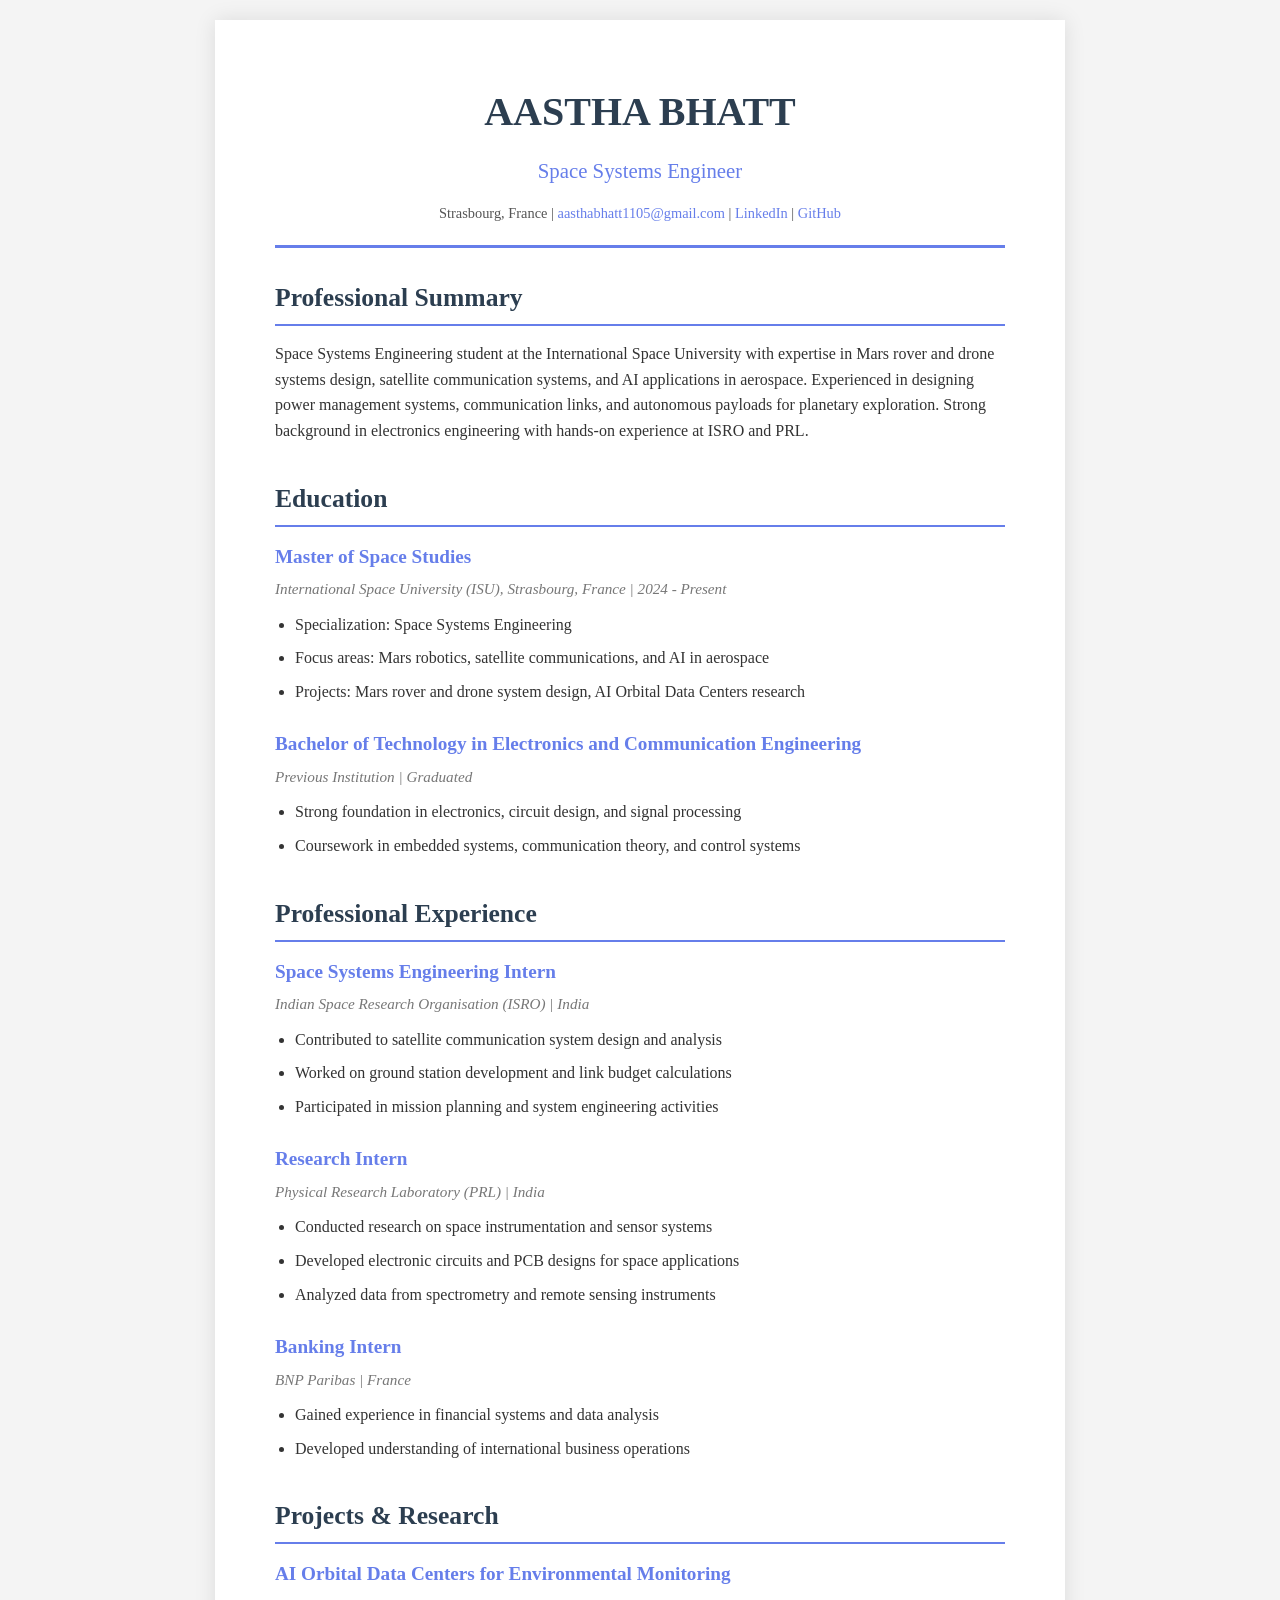
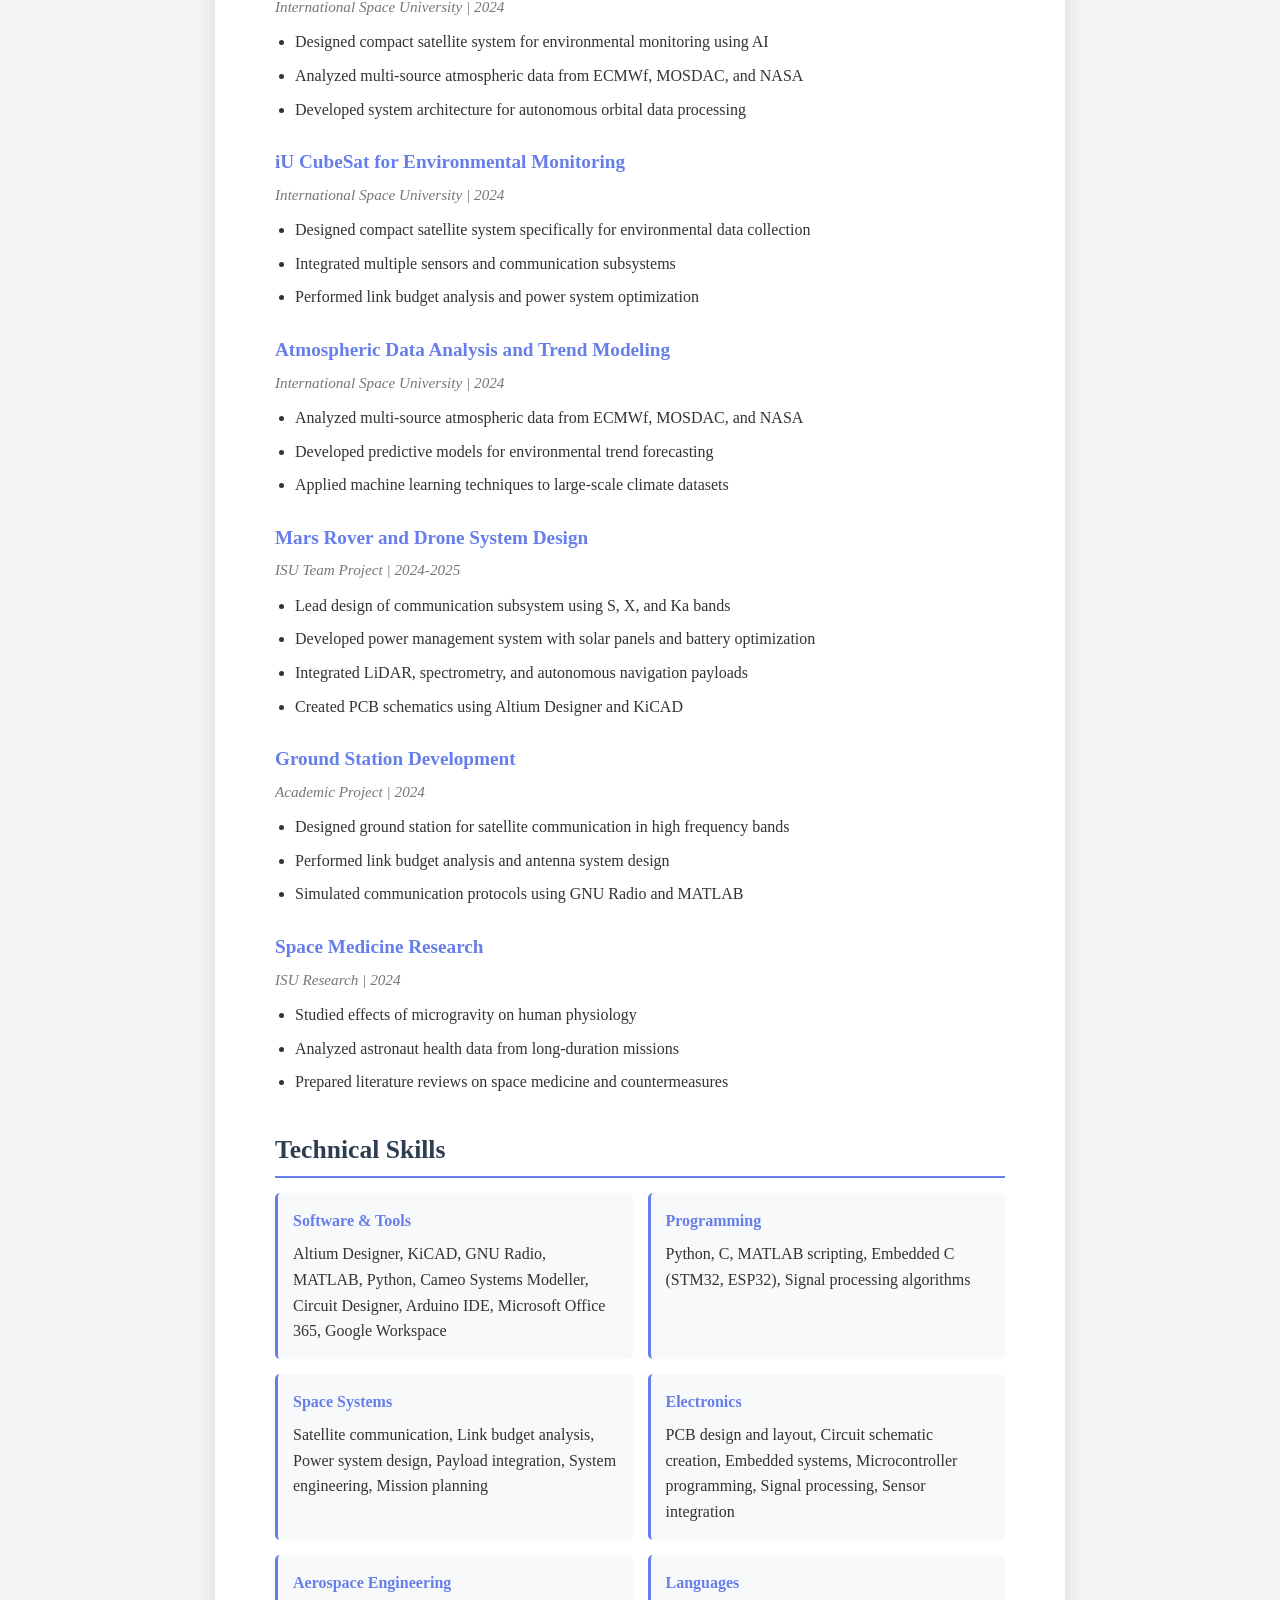
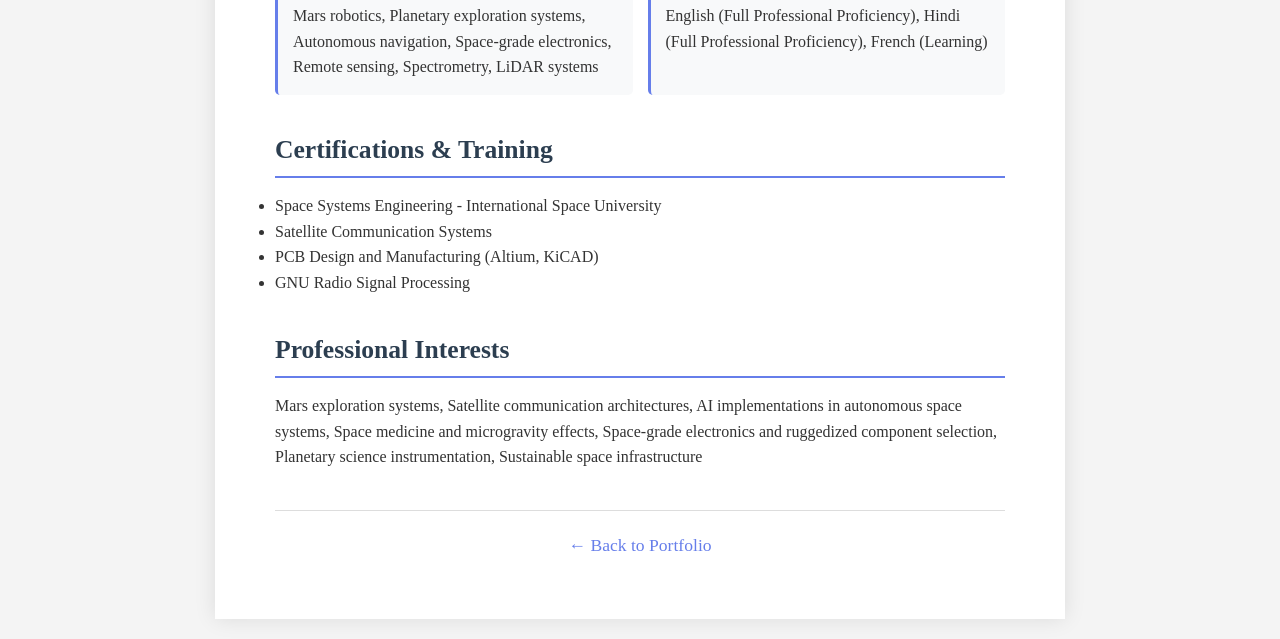
==== resume.html @ 2b10e46b "Add comprehensive resume page with detailed experience and skills This file contains a complete HTML" ====
<!DOCTYPE html>
<html lang="en">
<head>
    <meta charset="UTF-8">
    <meta name="viewport" content="width=device-width, initial-scale=1.0">
    <title>Aastha Bhatt - Resume | Space Systems Engineer</title>
    <style>
        * {
            margin: 0;
            padding: 0;
            box-sizing: border-box;
        }
        body {
            font-family: 'Georgia', serif;
            background: #f4f4f4;
            color: #333;
            line-height: 1.6;
            padding: 20px;
        }
        .resume-container {
            max-width: 850px;
            margin: 0 auto;
            background: white;
            padding: 60px;
            box-shadow: 0 0 20px rgba(0,0,0,0.1);
        }
        header {
            text-align: center;
            border-bottom: 3px solid #667eea;
            padding-bottom: 20px;
            margin-bottom: 30px;
        }
        h1 {
            font-size: 2.5em;
            color: #2c3e50;
            margin-bottom: 10px;
        }
        .title {
            font-size: 1.3em;
            color: #667eea;
            margin-bottom: 15px;
        }
        .contact-info {
            font-size: 0.9em;
            color: #555;
        }
        .contact-info a {
            color: #667eea;
            text-decoration: none;
        }
        .section {
            margin-bottom: 35px;
        }
        .section h2 {
            color: #2c3e50;
            font-size: 1.6em;
            margin-bottom: 15px;
            border-bottom: 2px solid #667eea;
            padding-bottom: 5px;
        }
        .entry {
            margin-bottom: 25px;
        }
        .entry h3 {
            color: #667eea;
            font-size: 1.2em;
            margin-bottom: 5px;
        }
        .entry .meta {
            color: #777;
            font-style: italic;
            margin-bottom: 10px;
            font-size: 0.95em;
        }
        .entry ul {
            margin-left: 20px;
            margin-top: 10px;
        }
        .entry li {
            margin-bottom: 8px;
        }
        .skills-grid {
            display: grid;
            grid-template-columns: repeat(2, 1fr);
            gap: 15px;
        }
        .skill-category {
            background: #f8f9fa;
            padding: 15px;
            border-radius: 5px;
            border-left: 3px solid #667eea;
        }
        .skill-category h4 {
            color: #667eea;
            margin-bottom: 8px;
        }
        .back-link {
            text-align: center;
            margin-top: 40px;
            padding-top: 20px;
            border-top: 1px solid #ddd;
        }
        .back-link a {
            color: #667eea;
            text-decoration: none;
            font-size: 1.1em;
        }
        .back-link a:hover {
            text-decoration: underline;
        }
        @media print {
            body {
                background: white;
                padding: 0;
            }
            .resume-container {
                box-shadow: none;
                padding: 20px;
            }
            .back-link {
                display: none;
            }
        }
    </style>
</head>
<body>
    <div class="resume-container">
        <header>
            <h1>AASTHA BHATT</h1>
            <div class="title">Space Systems Engineer</div>
            <div class="contact-info">
                Strasbourg, France | 
                <a href="mailto:aasthabhatt1105@gmail.com">aasthabhatt1105@gmail.com</a> | 
                <a href="https://linkedin.com/in/aasthabhatt" target="_blank">LinkedIn</a> | 
                <a href="https://github.com/aasthabhatt1105" target="_blank">GitHub</a>
            </div>
        </header>

        <div class="section">
            <h2>Professional Summary</h2>
            <p>
                Space Systems Engineering student at the International Space University with expertise in Mars rover and drone systems design, satellite communication systems, and AI applications in aerospace. Experienced in designing power management systems, communication links, and autonomous payloads for planetary exploration. Strong background in electronics engineering with hands-on experience at ISRO and PRL.
            </p>
        </div>

        <div class="section">
            <h2>Education</h2>
            <div class="entry">
                <h3>Master of Space Studies</h3>
                <div class="meta">International Space University (ISU), Strasbourg, France | 2024 - Present</div>
                <ul>
                    <li>Specialization: Space Systems Engineering</li>
                    <li>Focus areas: Mars robotics, satellite communications, and AI in aerospace</li>
                    <li>Projects: Mars rover and drone system design, AI Orbital Data Centers research</li>
                </ul>
            </div>
            <div class="entry">
                <h3>Bachelor of Technology in Electronics and Communication Engineering</h3>
                <div class="meta">Previous Institution | Graduated</div>
                <ul>
                    <li>Strong foundation in electronics, circuit design, and signal processing</li>
                    <li>Coursework in embedded systems, communication theory, and control systems</li>
                </ul>
            </div>
        </div>

        <div class="section">
            <h2>Professional Experience</h2>
            <div class="entry">
                <h3>Space Systems Engineering Intern</h3>
                <div class="meta">Indian Space Research Organisation (ISRO) | India</div>
                <ul>
                    <li>Contributed to satellite communication system design and analysis</li>
                    <li>Worked on ground station development and link budget calculations</li>
                    <li>Participated in mission planning and system engineering activities</li>
                </ul>
            </div>
            <div class="entry">
                <h3>Research Intern</h3>
                <div class="meta">Physical Research Laboratory (PRL) | India</div>
                <ul>
                    <li>Conducted research on space instrumentation and sensor systems</li>
                    <li>Developed electronic circuits and PCB designs for space applications</li>
                    <li>Analyzed data from spectrometry and remote sensing instruments</li>
                </ul>
            </div>
            <div class="entry">
                <h3>Banking Intern</h3>
                <div class="meta">BNP Paribas | France</div>
                <ul>
                    <li>Gained experience in financial systems and data analysis</li>
                    <li>Developed understanding of international business operations</li>
                </ul>
            </div>
        </div>

        <div class="section">
            <h2>Projects & Research</h2>
            <div class="entry">
                <h3>AI Orbital Data Centers for Environmental Monitoring</h3>
                <div class="meta">International Space University | 2024</div>
                <ul>
                    <li>Designed compact satellite system for environmental monitoring using AI</li>
                    <li>Analyzed multi-source atmospheric data from ECMWf, MOSDAC, and NASA</li>
                    <li>Developed system architecture for autonomous orbital data processing</li>
                </ul>
            </div>
            <div class="entry">
                <h3>iU CubeSat for Environmental Monitoring</h3>
                <div class="meta">International Space University | 2024</div>
                <ul>
                    <li>Designed compact satellite system specifically for environmental data collection</li>
                    <li>Integrated multiple sensors and communication subsystems</li>
                    <li>Performed link budget analysis and power system optimization</li>
                </ul>
            </div>
            <div class="entry">
                <h3>Atmospheric Data Analysis and Trend Modeling</h3>
                <div class="meta">International Space University | 2024</div>
                <ul>
                    <li>Analyzed multi-source atmospheric data from ECMWf, MOSDAC, and NASA</li>
                    <li>Developed predictive models for environmental trend forecasting</li>
                    <li>Applied machine learning techniques to large-scale climate datasets</li>
                </ul>
            </div>
            <div class="entry">
                <h3>Mars Rover and Drone System Design</h3>
                <div class="meta">ISU Team Project | 2024-2025</div>
                <ul>
                    <li>Lead design of communication subsystem using S, X, and Ka bands</li>
                    <li>Developed power management system with solar panels and battery optimization</li>
                    <li>Integrated LiDAR, spectrometry, and autonomous navigation payloads</li>
                    <li>Created PCB schematics using Altium Designer and KiCAD</li>
                </ul>
            </div>
            <div class="entry">
                <h3>Ground Station Development</h3>
                <div class="meta">Academic Project | 2024</div>
                <ul>
                    <li>Designed ground station for satellite communication in high frequency bands</li>
                    <li>Performed link budget analysis and antenna system design</li>
                    <li>Simulated communication protocols using GNU Radio and MATLAB</li>
                </ul>
            </div>
            <div class="entry">
                <h3>Space Medicine Research</h3>
                <div class="meta">ISU Research | 2024</div>
                <ul>
                    <li>Studied effects of microgravity on human physiology</li>
                    <li>Analyzed astronaut health data from long-duration missions</li>
                    <li>Prepared literature reviews on space medicine and countermeasures</li>
                </ul>
            </div>
        </div>

        <div class="section">
            <h2>Technical Skills</h2>
            <div class="skills-grid">
                <div class="skill-category">
                    <h4>Software & Tools</h4>
                    <p>Altium Designer, KiCAD, GNU Radio, MATLAB, Python, Cameo Systems Modeller, Circuit Designer, Arduino IDE, Microsoft Office 365, Google Workspace</p>
                </div>
                <div class="skill-category">
                    <h4>Programming</h4>
                    <p>Python, C, MATLAB scripting, Embedded C (STM32, ESP32), Signal processing algorithms</p>
                </div>
                <div class="skill-category">
                    <h4>Space Systems</h4>
                    <p>Satellite communication, Link budget analysis, Power system design, Payload integration, System engineering, Mission planning</p>
                </div>
                <div class="skill-category">
                    <h4>Electronics</h4>
                    <p>PCB design and layout, Circuit schematic creation, Embedded systems, Microcontroller programming, Signal processing, Sensor integration</p>
                </div>
                <div class="skill-category">
                    <h4>Aerospace Engineering</h4>
                    <p>Mars robotics, Planetary exploration systems, Autonomous navigation, Space-grade electronics, Remote sensing, Spectrometry, LiDAR systems</p>
                </div>
                <div class="skill-category">
                    <h4>Languages</h4>
                    <p>English (Full Professional Proficiency), Hindi (Full Professional Proficiency), French (Learning)</p>
                </div>
            </div>
        </div>

        <div class="section">
            <h2>Certifications & Training</h2>
            <ul>
                <li>Space Systems Engineering - International Space University</li>
                <li>Satellite Communication Systems</li>
                <li>PCB Design and Manufacturing (Altium, KiCAD)</li>
                <li>GNU Radio Signal Processing</li>
            </ul>
        </div>

        <div class="section">
            <h2>Professional Interests</h2>
            <p>
                Mars exploration systems, Satellite communication architectures, AI implementations in autonomous space systems, Space medicine and microgravity effects, Space-grade electronics and ruggedized component selection, Planetary science instrumentation, Sustainable space infrastructure
            </p>
        </div>

        <div class="back-link">
            <a href="index.html">← Back to Portfolio</a>
        </div>
    </div>
</body>
</html>
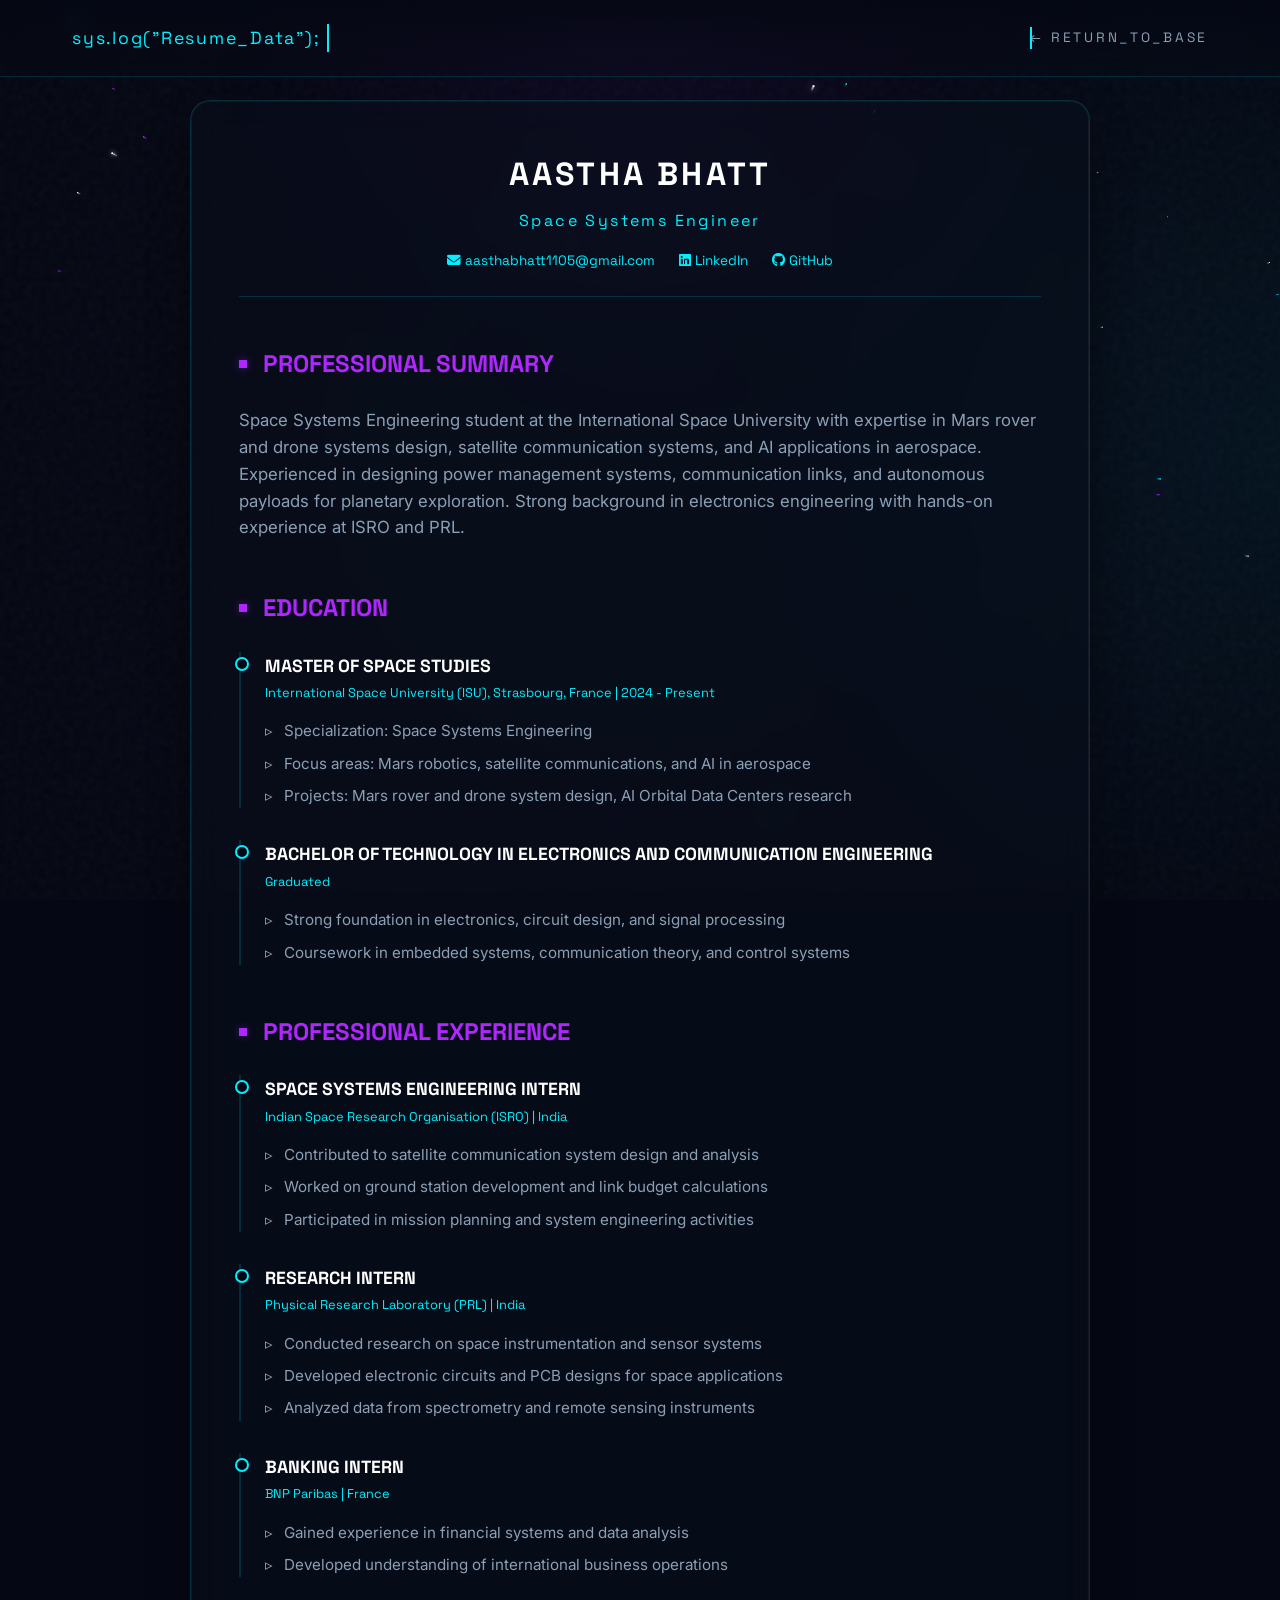
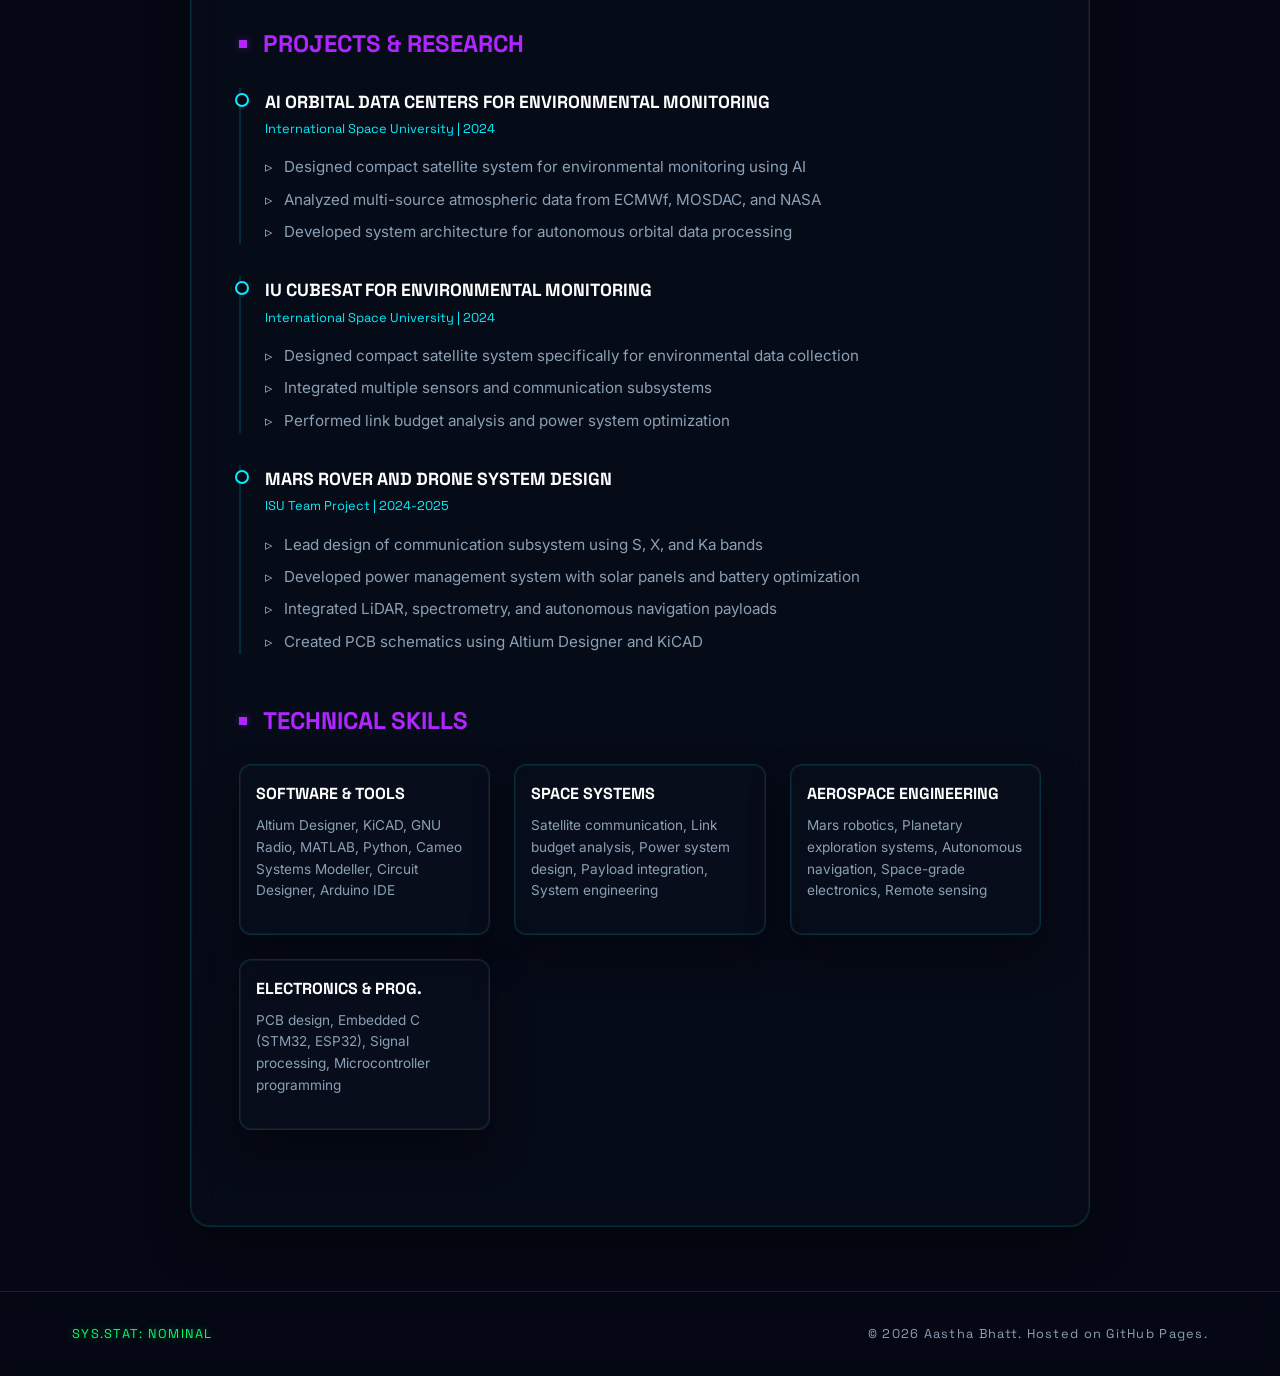
==== commit bdc43506: "Add cinematic interactive ISS canvas layout to root domain repo" ====
--- a/resume.html
+++ b/resume.html
@@ -3,160 +3,189 @@
 <head>
     <meta charset="UTF-8">
     <meta name="viewport" content="width=device-width, initial-scale=1.0">
-    <title>Aastha Bhatt - Resume | Space Systems Engineer</title>
+    <title>Aastha Bhatt - Flight Record (Resume)</title>
+    
+    <link rel="preconnect" href="https://fonts.googleapis.com">
+    <link rel="preconnect" href="https://fonts.gstatic.com" crossorigin>
+    <link href="https://fonts.googleapis.com/css2?family=Space+Grotesk:wght@300;400;500;600;700&family=Inter:wght@300;400;500&display=swap" rel="stylesheet">
+    <link rel="stylesheet" href="https://cdnjs.cloudflare.com/ajax/libs/font-awesome/6.4.0/css/all.min.css" />
+    <link rel="stylesheet" href="style.css" />
+    
     <style>
-        * {
-            margin: 0;
-            padding: 0;
-            box-sizing: border-box;
-        }
-        body {
-            font-family: 'Georgia', serif;
-            background: #f4f4f4;
-            color: #333;
-            line-height: 1.6;
-            padding: 20px;
-        }
         .resume-container {
-            max-width: 850px;
-            margin: 0 auto;
-            background: white;
-            padding: 60px;
-            box-shadow: 0 0 20px rgba(0,0,0,0.1);
-        }
-        header {
+            max-width: 900px;
+            margin: 100px auto 50px auto;
+            position: relative;
+            z-index: 10;
+        }
+        
+        .resume-header {
             text-align: center;
-            border-bottom: 3px solid #667eea;
-            padding-bottom: 20px;
-            margin-bottom: 30px;
-        }
-        h1 {
-            font-size: 2.5em;
-            color: #2c3e50;
-            margin-bottom: 10px;
-        }
-        .title {
-            font-size: 1.3em;
-            color: #667eea;
-            margin-bottom: 15px;
-        }
-        .contact-info {
-            font-size: 0.9em;
-            color: #555;
-        }
-        .contact-info a {
-            color: #667eea;
+            margin-bottom: 3rem;
+            padding-bottom: 1.5rem;
+            border-bottom: 1px solid var(--glass-border);
+        }
+        
+        .resume-header h1 {
+            color: #fff;
+            margin-bottom: 0.5rem;
+            letter-spacing: 0.1em;
+        }
+        
+        .contact-links {
+            display: flex;
+            justify-content: center;
+            gap: 1.5rem;
+            flex-wrap: wrap;
+            margin-top: 1rem;
+        }
+        
+        .contact-links a {
+            color: var(--accent);
             text-decoration: none;
-        }
-        .section {
-            margin-bottom: 35px;
-        }
-        .section h2 {
-            color: #2c3e50;
-            font-size: 1.6em;
-            margin-bottom: 15px;
-            border-bottom: 2px solid #667eea;
-            padding-bottom: 5px;
-        }
-        .entry {
-            margin-bottom: 25px;
-        }
-        .entry h3 {
-            color: #667eea;
-            font-size: 1.2em;
-            margin-bottom: 5px;
-        }
-        .entry .meta {
-            color: #777;
-            font-style: italic;
-            margin-bottom: 10px;
-            font-size: 0.95em;
-        }
-        .entry ul {
-            margin-left: 20px;
-            margin-top: 10px;
-        }
-        .entry li {
-            margin-bottom: 8px;
-        }
+            font-family: var(--font-sys);
+            font-size: 0.85rem;
+            transition: color 0.3s;
+        }
+        
+        .contact-links a:hover {
+            color: #fff;
+            text-shadow: 0 0 10px var(--accent-glow);
+        }
+        
+        .resume-section {
+            margin-bottom: 3rem;
+        }
+        
+        .resume-section h2 {
+            color: var(--secondary);
+            font-size: 1.5rem;
+            margin-bottom: 1.5rem;
+            display: flex;
+            align-items: center;
+            gap: 1rem;
+        }
+        
+        .resume-section h2::before {
+            content: "";
+            display: block;
+            width: 8px;
+            height: 8px;
+            background: var(--secondary);
+            box-shadow: 0 0 8px var(--secondary-glow);
+        }
+        
+        .resume-item {
+            margin-bottom: 2rem;
+            padding-left: 1.5rem;
+            border-left: 2px solid var(--glass-border);
+            position: relative;
+        }
+        
+        .resume-item::before {
+            content: "";
+            position: absolute;
+            left: -6px;
+            top: 5px;
+            width: 10px;
+            height: 10px;
+            border-radius: 50%;
+            background: var(--bg-space);
+            border: 2px solid var(--accent);
+        }
+        
+        .resume-item h3 {
+            color: #fff;
+            font-size: 1.1rem;
+            margin-bottom: 0.2rem;
+        }
+        
+        .item-meta {
+            font-family: var(--font-sys);
+            font-size: 0.8rem;
+            color: var(--accent);
+            margin-bottom: 1rem;
+        }
+        
+        .resume-item ul {
+            list-style: none;
+            color: var(--text-muted);
+            font-size: 0.95rem;
+            margin-top: 0.5rem;
+        }
+        
+        .resume-item li {
+            margin-bottom: 0.5rem;
+            position: relative;
+            padding-left: 1.2rem;
+        }
+        
+        .resume-item li::before {
+            content: "▹";
+            position: absolute;
+            left: 0;
+            color: var(--text-main);
+            opacity: 0.7;
+        }
+        
         .skills-grid {
             display: grid;
-            grid-template-columns: repeat(2, 1fr);
-            gap: 15px;
-        }
-        .skill-category {
-            background: #f8f9fa;
-            padding: 15px;
-            border-radius: 5px;
-            border-left: 3px solid #667eea;
-        }
-        .skill-category h4 {
-            color: #667eea;
-            margin-bottom: 8px;
-        }
-        .back-link {
-            text-align: center;
-            margin-top: 40px;
-            padding-top: 20px;
-            border-top: 1px solid #ddd;
-        }
-        .back-link a {
-            color: #667eea;
-            text-decoration: none;
-            font-size: 1.1em;
-        }
-        .back-link a:hover {
-            text-decoration: underline;
-        }
-        @media print {
-            body {
-                background: white;
-                padding: 0;
-            }
-            .resume-container {
-                box-shadow: none;
-                padding: 20px;
-            }
-            .back-link {
-                display: none;
-            }
+            grid-template-columns: repeat(auto-fit, minmax(250px, 1fr));
+            gap: 1.5rem;
         }
     </style>
 </head>
 <body>
-    <div class="resume-container">
-        <header>
+    
+    <!-- Background Elements -->
+    <canvas id="starfield"></canvas>
+    <div class="space-dust"></div>
+    <div class="glass-overlay"></div>
+
+    <header class="hud-header">
+      <nav class="nav container">
+        <div class="nav-left">
+          <div class="logo-orbit type-writer">sys.log("Resume_Data");</div>
+        </div>
+        <div class="nav-links">
+          <a href="index.html" class="nav-link" data-text="← RETURN_TO_BASE">← RETURN_TO_BASE</a>
+        </div>
+      </nav>
+    </header>
+
+    <main class="container resume-container glass-card">
+        <div class="resume-header">
             <h1>AASTHA BHATT</h1>
-            <div class="title">Space Systems Engineer</div>
-            <div class="contact-info">
-                Strasbourg, France | 
-                <a href="mailto:aasthabhatt1105@gmail.com">aasthabhatt1105@gmail.com</a> | 
-                <a href="https://linkedin.com/in/aasthabhatt" target="_blank">LinkedIn</a> | 
-                <a href="https://github.com/aasthabhatt1105" target="_blank">GitHub</a>
-            </div>
-        </header>
-
-        <div class="section">
+            <div class="status-text" style="font-size: 1rem;">Space Systems Engineer</div>
+            
+            <div class="contact-links">
+                <a href="mailto:aasthabhatt1105@gmail.com"><i class="fa-solid fa-envelope"></i> aasthabhatt1105@gmail.com</a>
+                <a href="https://linkedin.com/in/aasthabhatt" target="_blank"><i class="fa-brands fa-linkedin"></i> LinkedIn</a>
+                <a href="https://github.com/aasthabhatt1105" target="_blank"><i class="fa-brands fa-github"></i> GitHub</a>
+            </div>
+        </div>
+
+        <div class="resume-section">
             <h2>Professional Summary</h2>
-            <p>
+            <p style="color: var(--text-muted); font-size: 1.05rem;">
                 Space Systems Engineering student at the International Space University with expertise in Mars rover and drone systems design, satellite communication systems, and AI applications in aerospace. Experienced in designing power management systems, communication links, and autonomous payloads for planetary exploration. Strong background in electronics engineering with hands-on experience at ISRO and PRL.
             </p>
         </div>
 
-        <div class="section">
+        <div class="resume-section">
             <h2>Education</h2>
-            <div class="entry">
+            <div class="resume-item">
                 <h3>Master of Space Studies</h3>
-                <div class="meta">International Space University (ISU), Strasbourg, France | 2024 - Present</div>
+                <div class="item-meta">International Space University (ISU), Strasbourg, France | 2024 - Present</div>
                 <ul>
                     <li>Specialization: Space Systems Engineering</li>
                     <li>Focus areas: Mars robotics, satellite communications, and AI in aerospace</li>
                     <li>Projects: Mars rover and drone system design, AI Orbital Data Centers research</li>
                 </ul>
             </div>
-            <div class="entry">
+            <div class="resume-item">
                 <h3>Bachelor of Technology in Electronics and Communication Engineering</h3>
-                <div class="meta">Previous Institution | Graduated</div>
+                <div class="item-meta">Graduated</div>
                 <ul>
                     <li>Strong foundation in electronics, circuit design, and signal processing</li>
                     <li>Coursework in embedded systems, communication theory, and control systems</li>
@@ -164,29 +193,29 @@
             </div>
         </div>
 
-        <div class="section">
+        <div class="resume-section">
             <h2>Professional Experience</h2>
-            <div class="entry">
+            <div class="resume-item">
                 <h3>Space Systems Engineering Intern</h3>
-                <div class="meta">Indian Space Research Organisation (ISRO) | India</div>
+                <div class="item-meta">Indian Space Research Organisation (ISRO) | India</div>
                 <ul>
                     <li>Contributed to satellite communication system design and analysis</li>
                     <li>Worked on ground station development and link budget calculations</li>
                     <li>Participated in mission planning and system engineering activities</li>
                 </ul>
             </div>
-            <div class="entry">
+            <div class="resume-item">
                 <h3>Research Intern</h3>
-                <div class="meta">Physical Research Laboratory (PRL) | India</div>
+                <div class="item-meta">Physical Research Laboratory (PRL) | India</div>
                 <ul>
                     <li>Conducted research on space instrumentation and sensor systems</li>
                     <li>Developed electronic circuits and PCB designs for space applications</li>
                     <li>Analyzed data from spectrometry and remote sensing instruments</li>
                 </ul>
             </div>
-            <div class="entry">
+            <div class="resume-item">
                 <h3>Banking Intern</h3>
-                <div class="meta">BNP Paribas | France</div>
+                <div class="item-meta">BNP Paribas | France</div>
                 <ul>
                     <li>Gained experience in financial systems and data analysis</li>
                     <li>Developed understanding of international business operations</li>
@@ -194,38 +223,29 @@
             </div>
         </div>
 
-        <div class="section">
+        <div class="resume-section">
             <h2>Projects & Research</h2>
-            <div class="entry">
+            <div class="resume-item">
                 <h3>AI Orbital Data Centers for Environmental Monitoring</h3>
-                <div class="meta">International Space University | 2024</div>
+                <div class="item-meta">International Space University | 2024</div>
                 <ul>
                     <li>Designed compact satellite system for environmental monitoring using AI</li>
                     <li>Analyzed multi-source atmospheric data from ECMWf, MOSDAC, and NASA</li>
                     <li>Developed system architecture for autonomous orbital data processing</li>
                 </ul>
             </div>
-            <div class="entry">
+            <div class="resume-item">
                 <h3>iU CubeSat for Environmental Monitoring</h3>
-                <div class="meta">International Space University | 2024</div>
+                <div class="item-meta">International Space University | 2024</div>
                 <ul>
                     <li>Designed compact satellite system specifically for environmental data collection</li>
                     <li>Integrated multiple sensors and communication subsystems</li>
                     <li>Performed link budget analysis and power system optimization</li>
                 </ul>
             </div>
-            <div class="entry">
-                <h3>Atmospheric Data Analysis and Trend Modeling</h3>
-                <div class="meta">International Space University | 2024</div>
-                <ul>
-                    <li>Analyzed multi-source atmospheric data from ECMWf, MOSDAC, and NASA</li>
-                    <li>Developed predictive models for environmental trend forecasting</li>
-                    <li>Applied machine learning techniques to large-scale climate datasets</li>
-                </ul>
-            </div>
-            <div class="entry">
+            <div class="resume-item">
                 <h3>Mars Rover and Drone System Design</h3>
-                <div class="meta">ISU Team Project | 2024-2025</div>
+                <div class="item-meta">ISU Team Project | 2024-2025</div>
                 <ul>
                     <li>Lead design of communication subsystem using S, X, and Ka bands</li>
                     <li>Developed power management system with solar panels and battery optimization</li>
@@ -233,76 +253,40 @@
                     <li>Created PCB schematics using Altium Designer and KiCAD</li>
                 </ul>
             </div>
-            <div class="entry">
-                <h3>Ground Station Development</h3>
-                <div class="meta">Academic Project | 2024</div>
-                <ul>
-                    <li>Designed ground station for satellite communication in high frequency bands</li>
-                    <li>Performed link budget analysis and antenna system design</li>
-                    <li>Simulated communication protocols using GNU Radio and MATLAB</li>
-                </ul>
-            </div>
-            <div class="entry">
-                <h3>Space Medicine Research</h3>
-                <div class="meta">ISU Research | 2024</div>
-                <ul>
-                    <li>Studied effects of microgravity on human physiology</li>
-                    <li>Analyzed astronaut health data from long-duration missions</li>
-                    <li>Prepared literature reviews on space medicine and countermeasures</li>
-                </ul>
-            </div>
-        </div>
-
-        <div class="section">
+        </div>
+
+        <div class="resume-section">
             <h2>Technical Skills</h2>
             <div class="skills-grid">
-                <div class="skill-category">
-                    <h4>Software & Tools</h4>
-                    <p>Altium Designer, KiCAD, GNU Radio, MATLAB, Python, Cameo Systems Modeller, Circuit Designer, Arduino IDE, Microsoft Office 365, Google Workspace</p>
-                </div>
-                <div class="skill-category">
-                    <h4>Programming</h4>
-                    <p>Python, C, MATLAB scripting, Embedded C (STM32, ESP32), Signal processing algorithms</p>
-                </div>
-                <div class="skill-category">
-                    <h4>Space Systems</h4>
-                    <p>Satellite communication, Link budget analysis, Power system design, Payload integration, System engineering, Mission planning</p>
-                </div>
-                <div class="skill-category">
-                    <h4>Electronics</h4>
-                    <p>PCB design and layout, Circuit schematic creation, Embedded systems, Microcontroller programming, Signal processing, Sensor integration</p>
-                </div>
-                <div class="skill-category">
-                    <h4>Aerospace Engineering</h4>
-                    <p>Mars robotics, Planetary exploration systems, Autonomous navigation, Space-grade electronics, Remote sensing, Spectrometry, LiDAR systems</p>
-                </div>
-                <div class="skill-category">
-                    <h4>Languages</h4>
-                    <p>English (Full Professional Proficiency), Hindi (Full Professional Proficiency), French (Learning)</p>
-                </div>
-            </div>
-        </div>
-
-        <div class="section">
-            <h2>Certifications & Training</h2>
-            <ul>
-                <li>Space Systems Engineering - International Space University</li>
-                <li>Satellite Communication Systems</li>
-                <li>PCB Design and Manufacturing (Altium, KiCAD)</li>
-                <li>GNU Radio Signal Processing</li>
-            </ul>
-        </div>
-
-        <div class="section">
-            <h2>Professional Interests</h2>
-            <p>
-                Mars exploration systems, Satellite communication architectures, AI implementations in autonomous space systems, Space medicine and microgravity effects, Space-grade electronics and ruggedized component selection, Planetary science instrumentation, Sustainable space infrastructure
-            </p>
-        </div>
-
-        <div class="back-link">
-            <a href="index.html">← Back to Portfolio</a>
-        </div>
-    </div>
+                <div class="project-card glass-card small" style="padding: 1rem;">
+                    <h4 style="color: #fff; margin-bottom: 0.5rem;">Software & Tools</h4>
+                    <p style="font-size: 0.85rem;">Altium Designer, KiCAD, GNU Radio, MATLAB, Python, Cameo Systems Modeller, Circuit Designer, Arduino IDE</p>
+                </div>
+                <div class="project-card glass-card small" style="padding: 1rem;">
+                    <h4 style="color: #fff; margin-bottom: 0.5rem;">Space Systems</h4>
+                    <p style="font-size: 0.85rem;">Satellite communication, Link budget analysis, Power system design, Payload integration, System engineering</p>
+                </div>
+                <div class="project-card glass-card small" style="padding: 1rem;">
+                    <h4 style="color: #fff; margin-bottom: 0.5rem;">Aerospace Engineering</h4>
+                    <p style="font-size: 0.85rem;">Mars robotics, Planetary exploration systems, Autonomous navigation, Space-grade electronics, Remote sensing</p>
+                </div>
+                <div class="project-card glass-card small" style="padding: 1rem;">
+                    <h4 style="color: #fff; margin-bottom: 0.5rem;">Electronics & Prog.</h4>
+                    <p style="font-size: 0.85rem;">PCB design, Embedded C (STM32, ESP32), Signal processing, Microcontroller programming</p>
+                </div>
+            </div>
+        </div>
+        
+    </main>
+    
+    <footer class="cyber-footer">
+        <div class="container footer-content">
+          <div class="system-status">SYS.STAT: NOMINAL</div>
+          <div class="copyright">© 2026 Aastha Bhatt. Hosted on GitHub Pages.</div>
+        </div>
+    </footer>
+
+    <!-- Use the same script for the background -->
+    <script src="script.js"></script>
 </body>
 </html>
--- a/style.css
+++ b/style.css
@@ -0,0 +1,789 @@
+:root {
+  /* Premium Dark Space Palette */
+  --bg-space: #050814;
+  --bg-deep: #0a0b12;
+  
+  --accent: #00f0ff;      /* Cyan */
+  --accent-glow: rgba(0, 240, 255, 0.4);
+  --secondary: #b026ff;   /* Magenta/Purple */
+  --secondary-glow: rgba(176, 38, 255, 0.4);
+  
+  --glass-bg: rgba(10, 16, 30, 0.45);
+  --glass-border: rgba(0, 240, 255, 0.15);
+  --glass-highlight: rgba(255, 255, 255, 0.05);
+  
+  --text-main: #e2e8f0;
+  --text-muted: #8ba0b5;
+  --font-sys: 'Space Grotesk', sans-serif;
+  --font-body: 'Inter', sans-serif;
+  
+  /* Layout */
+  --max-w: 1200px;
+}
+
+* {
+  box-sizing: border-box;
+  margin: 0;
+  padding: 0;
+}
+
+body {
+  font-family: var(--font-body);
+  background-color: var(--bg-space);
+  color: var(--text-main);
+  line-height: 1.6;
+  overflow-x: hidden;
+  min-height: 100vh;
+}
+
+/* Scrollbar */
+::-webkit-scrollbar { width: 8px; }
+::-webkit-scrollbar-track { background: var(--bg-deep); }
+::-webkit-scrollbar-thumb { background: var(--accent); border-radius: 4px; }
+::-webkit-scrollbar-thumb:hover { background: var(--secondary); }
+
+/* Typography */
+h1, h2, h3, h4, .nav-link, .cyber-btn {
+  font-family: var(--font-sys);
+  text-transform: uppercase;
+}
+
+.highlight {
+  color: var(--accent);
+  text-shadow: 0 0 10px var(--accent-glow);
+}
+
+/* Container */
+.container {
+  max-width: var(--max-w);
+  margin: 0 auto;
+  padding: 0 2rem;
+  width: 100%;
+}
+
+/* =========================================
+   BACKGROUND & LOADER
+   ========================================= */
+#starfield {
+  position: fixed;
+  top: 0;
+  left: 0;
+  width: 100vw;
+  height: 100vh;
+  z-index: -3;
+  background: radial-gradient(circle at center, #0a0d1f 0%, #030408 100%);
+}
+
+.space-dust {
+  position: fixed;
+  top: 0;
+  left: 0;
+  width: 100vw;
+  height: 100vh;
+  background-image: url('data:image/svg+xml,%3Csvg viewBox="0 0 200 200" xmlns="http://www.w3.org/2000/svg"%3E%3Cfilter id="noiseFilter"%3E%3CfeTurbulence type="fractalNoise" baseFrequency="0.65" numOctaves="3" stitchTiles="stitch"/%3E%3C/filter%3E%3Crect width="100%25" height="100%25" filter="url(%23noiseFilter)" opacity="0.04"/%3E%3C/svg%3E');
+  z-index: -2;
+  pointer-events: none;
+}
+
+.glass-overlay {
+  position: fixed;
+  inset: 0;
+  background: radial-gradient(circle at 50% 0%, rgba(176, 38, 255, 0.05), transparent 40%),
+              radial-gradient(circle at 100% 50%, rgba(0, 240, 255, 0.05), transparent 40%);
+  z-index: -1;
+  pointer-events: none;
+}
+
+/* Loader */
+#loader {
+  position: fixed;
+  inset: 0;
+  background: var(--bg-space);
+  z-index: 9999;
+  display: flex;
+  flex-direction: column;
+  align-items: center;
+  justify-content: center;
+  gap: 2rem;
+  transition: opacity 0.8s ease, visibility 0.8s;
+}
+
+.loader-text {
+  font-family: var(--font-sys);
+  color: var(--accent);
+  letter-spacing: 0.3em;
+  font-size: 1.2rem;
+  animation: pulseText 1.5s infinite alternate;
+}
+
+.progress-bar {
+  width: 300px;
+  height: 4px;
+  background: rgba(255,255,255,0.1);
+  border-radius: 2px;
+  overflow: hidden;
+}
+
+.progress {
+  width: 0%;
+  height: 100%;
+  background: var(--accent);
+  box-shadow: 0 0 10px var(--accent-glow);
+  transition: width 0.2s;
+}
+
+@keyframes pulseText {
+  from { opacity: 0.5; text-shadow: none; }
+  to { opacity: 1; text-shadow: 0 0 15px var(--accent-glow); }
+}
+
+/* =========================================
+   HEADER / HUD NAV
+   ========================================= */
+.hud-header {
+  position: fixed;
+  top: 0;
+  width: 100%;
+  z-index: 100;
+  padding: 1.5rem 0;
+  backdrop-filter: blur(10px);
+  -webkit-backdrop-filter: blur(10px);
+  border-bottom: 1px solid var(--glass-border);
+  background: linear-gradient(to bottom, rgba(5,8,20,0.9), transparent);
+}
+
+.nav {
+  display: flex;
+  justify-content: space-between;
+  align-items: center;
+}
+
+.logo-orbit {
+  font-family: var(--font-sys);
+  color: var(--accent);
+  font-size: 1.1rem;
+  letter-spacing: 0.1em;
+  display: inline-block;
+  border-right: 2px solid var(--accent);
+  padding-right: 8px;
+  animation: typingCursor 1s infinite step-end;
+}
+
+@keyframes typingCursor { 50% { border-color: transparent; } }
+
+.nav-links {
+  display: flex;
+  gap: 2.5rem;
+}
+
+.nav-link {
+  color: var(--text-muted);
+  text-decoration: none;
+  font-size: 0.85rem;
+  letter-spacing: 0.2em;
+  position: relative;
+  transition: color 0.3s;
+}
+
+.nav-link::before {
+  content: attr(data-text);
+  position: absolute;
+  color: var(--accent);
+  width: 0;
+  overflow: hidden;
+  transition: width 0.3s;
+  white-space: nowrap;
+  border-right: 2px solid var(--accent);
+}
+
+.nav-link:hover { color: transparent; }
+.nav-link:hover::before { width: 100%; }
+
+/* =========================================
+   UI COMPONENTS
+   ========================================= */
+.glass-card {
+  background: var(--glass-bg);
+  backdrop-filter: blur(16px);
+  -webkit-backdrop-filter: blur(16px);
+  border: 1px solid var(--glass-border);
+  box-shadow: inset 0 0 0 1px var(--glass-highlight),
+              0 20px 40px rgba(0,0,0,0.4);
+  border-radius: 20px;
+  padding: 3rem;
+  position: relative;
+  overflow: hidden;
+}
+
+.cyber-btn {
+  display: inline-flex;
+  align-items: center;
+  gap: 0.8rem;
+  padding: 0.8rem 1.8rem;
+  border-radius: 4px;
+  font-size: 0.9rem;
+  letter-spacing: 0.15em;
+  cursor: pointer;
+  text-decoration: none;
+  position: relative;
+  transition: all 0.3s ease;
+  overflow: hidden;
+}
+
+.cyber-btn.primary {
+  background: rgba(0, 240, 255, 0.1);
+  color: var(--accent);
+  border: 1px solid var(--accent);
+  box-shadow: 0 0 15px var(--accent-glow);
+}
+
+.cyber-btn.primary:hover {
+  background: var(--accent);
+  color: #000;
+  box-shadow: 0 0 30px var(--accent-glow);
+}
+
+.cyber-btn.secondary {
+  background: transparent;
+  color: var(--text-main);
+  border: 1px solid var(--text-muted);
+}
+
+.cyber-btn.secondary:hover {
+  border-color: var(--text-main);
+  background: rgba(255,255,255,0.05);
+}
+
+/* =========================================
+   CINEMATIC HERO SECTION
+   ========================================= */
+.cinematic-hero {
+  height: 300vh; /* Extremely tall to allow a long scroll sequence */
+  position: relative;
+  width: 100vw;
+  margin-left: calc(-50vw + 50%); /* Break out of container constraints */
+}
+
+/* Interactive ISS Canvas Background */
+#iss-canvas {
+  position: fixed;
+  top: 0;
+  left: 0;
+  width: 100vw;
+  height: 100vh;
+  z-index: -2; /* Behind glass overlay, in front of starfield */
+  opacity: 0; /* Animated in via GSAP */
+}
+
+.scroll-prompt {
+  position: fixed;
+  bottom: 50px;
+  left: 50%;
+  transform: translateX(-50%);
+  display: flex;
+  flex-direction: column;
+  align-items: center;
+  gap: 10px;
+  color: var(--accent);
+  font-family: var(--font-sys);
+  font-size: 0.8rem;
+  letter-spacing: 0.2em;
+  opacity: 0; /* Animated in via GSAP */
+  z-index: 10;
+}
+
+.sticky-profile {
+  position: sticky;
+  top: 15vh;
+  width: 100%;
+  max-width: var(--max-w);
+  margin: 0 auto;
+  opacity: 0; /* Base opacity manipulated by GSAP scrolltrigger */
+}
+
+.hero-grid {
+  display: grid;
+  grid-template-columns: 1fr 1fr;
+  gap: 4rem;
+  align-items: center;
+}
+
+.status-badge {
+  display: inline-flex;
+  align-items: center;
+  gap: 0.6rem;
+  padding: 0.4rem 1rem;
+  background: rgba(0, 240, 255, 0.1);
+  border: 1px solid rgba(0, 240, 255, 0.3);
+  border-radius: 100px;
+  margin-bottom: 2rem;
+}
+
+.pulse-dot {
+  width: 8px;
+  height: 8px;
+  background: var(--accent);
+  border-radius: 50%;
+  box-shadow: 0 0 8px var(--accent);
+  animation: pulseDot 2s infinite;
+}
+
+@keyframes pulseDot {
+  0% { box-shadow: 0 0 0 0 var(--accent-glow); }
+  70% { box-shadow: 0 0 0 10px rgba(0,240,255,0); }
+  100% { box-shadow: 0 0 0 0 rgba(0,240,255,0); }
+}
+
+.status-text {
+  font-family: var(--font-sys);
+  font-size: 0.75rem;
+  letter-spacing: 0.15em;
+  color: var(--accent);
+}
+
+h1.glitch {
+  font-size: clamp(3rem, 5vw, 5.5rem);
+  font-weight: 700;
+  line-height: 1.1;
+  margin-bottom: 0.5rem;
+  color: #fff;
+  position: relative;
+}
+
+/* Simple CSS Glitch Effect on Hover */
+h1.glitch:hover::before, h1.glitch:hover::after {
+  content: attr(data-text);
+  position: absolute;
+  top: 0;
+  left: 0;
+  width: 100%;
+  height: 100%;
+  background: var(--glass-bg);
+}
+h1.glitch:hover::before {
+  left: 3px;
+  text-shadow: -2px 0 red;
+  clip: rect(24px, 550px, 90px, 0);
+  animation: glitch-anim 2s infinite linear alternate-reverse;
+}
+h1.glitch:hover::after {
+  left: -3px;
+  text-shadow: -2px 0 blue;
+  clip: rect(85px, 550px, 140px, 0);
+  animation: glitch-anim 2.5s infinite linear alternate-reverse;
+}
+
+@keyframes glitch-anim {
+  0% { clip: rect(26px, 9999px, 83px, 0); }
+  20% { clip: rect(69px, 9999px, 4px, 0); }
+  40% { clip: rect(11px, 9999px, 98px, 0); }
+  60% { clip: rect(51px, 9999px, 13px, 0); }
+  80% { clip: rect(89px, 9999px, 43px, 0); }
+  100% { clip: rect(38px, 9999px, 72px, 0); }
+}
+
+.role-title {
+  font-size: clamp(1.2rem, 2vw, 1.8rem);
+  font-weight: 300;
+  color: var(--text-muted);
+  margin-bottom: 1.5rem;
+}
+
+.hero-desc {
+  font-size: 1.1rem;
+  max-width: 90%;
+  margin-bottom: 2rem;
+  color: #a0aec0;
+}
+
+.telemetry-bar {
+  display: flex;
+  gap: 2rem;
+  margin-bottom: 2.5rem;
+  padding: 1rem;
+  background: rgba(0,0,0,0.3);
+  border-left: 2px solid var(--accent);
+  font-family: var(--font-sys);
+  font-size: 0.85rem;
+  letter-spacing: 0.1em;
+  color: var(--text-muted);
+}
+
+.telemetry-bar i { color: var(--accent); margin-right: 0.5rem; }
+
+.action-bay {
+  display: flex;
+  align-items: center;
+  gap: 1.5rem;
+  flex-wrap: wrap;
+}
+
+.social-bay {
+  display: flex;
+  gap: 1rem;
+  margin-left: auto;
+}
+
+.social-icon {
+  display: flex;
+  align-items: center;
+  justify-content: center;
+  width: 45px;
+  height: 45px;
+  border-radius: 50%;
+  border: 1px solid var(--glass-border);
+  color: var(--text-main);
+  text-decoration: none;
+  transition: all 0.3s;
+  background: rgba(255,255,255,0.02);
+}
+
+.social-icon:hover {
+  border-color: var(--accent);
+  color: var(--accent);
+  box-shadow: 0 0 15px var(--accent-glow);
+  transform: translateY(-3px);
+}
+
+/* =========================================
+   HERO AVATAR (HOLOGRAPHIC HUD)
+   ========================================= */
+.hero-visual-area {
+  position: relative;
+  display: flex;
+  justify-content: center;
+  align-items: center;
+}
+
+.avatar-container {
+  position: relative;
+  width: 180px;
+  height: 180px;
+  border-radius: 50%;
+  overflow: hidden;
+  border: 2px solid var(--accent);
+  box-shadow: 0 0 20px var(--accent-glow);
+  background: rgba(0,0,0,0.5);
+  margin-left: auto;
+  margin-right: auto;
+}
+
+.hero-avatar {
+  width: 100%;
+  height: 100%;
+  object-fit: cover;
+  transition: transform 0.5s;
+}
+
+.avatar-container:hover .hero-avatar {
+  transform: scale(1.05);
+}
+
+/* HUD Overlay Elements */
+.scanner-line {
+  position: absolute;
+  top: -10px;
+  left: 0;
+  width: 100%;
+  height: 4px;
+  background: var(--accent);
+  box-shadow: 0 0 20px 5px var(--accent-glow);
+  opacity: 0.6;
+  animation: scan 4s linear infinite;
+  z-index: 5;
+}
+
+@keyframes scan {
+  0% { top: -10px; }
+  50% { top: 100%; }
+  100% { top: -10px; }
+}
+
+.crosshairs div {
+  position: absolute;
+  width: 20px;
+  height: 20px;
+  border: 2px solid var(--accent);
+  z-index: 5;
+  opacity: 0.5;
+}
+.tl { top: 15px; left: 15px; border-right: none !important; border-bottom: none !important; }
+.tr { top: 15px; right: 15px; border-left: none !important; border-bottom: none !important; }
+.bl { bottom: 15px; left: 15px; border-right: none !important; border-top: none !important; }
+.br { bottom: 15px; right: 15px; border-left: none !important; border-top: none !important; }
+
+/* Floating Tags */
+.floating-tech-tags {
+  position: absolute;
+  inset: -30px;
+  pointer-events: none;
+}
+
+.tech-tag {
+  position: absolute;
+  background: rgba(10, 16, 30, 0.8);
+  border: 1px solid var(--glass-border);
+  backdrop-filter: blur(5px);
+  padding: 0.5rem 1rem;
+  border-radius: 4px;
+  font-family: var(--font-sys);
+  font-size: 0.75rem;
+  letter-spacing: 0.1em;
+  color: var(--text-main);
+  animation: floatTag 6s ease-in-out infinite;
+  animation-delay: var(--d);
+}
+
+.tech-tag:nth-child(1) { top: 10%; left: -5%; }
+.tech-tag:nth-child(2) { top: 25%; right: -10%; border-color: var(--secondary); color: var(--secondary); }
+.tech-tag:nth-child(3) { bottom: 30%; left: -10%; }
+.tech-tag:nth-child(4) { bottom: 15%; right: -5%; border-color: var(--accent); color: var(--accent); }
+
+@keyframes floatTag {
+  0%, 100% { transform: translateY(0); }
+  50% { transform: translateY(-15px); }
+}
+
+/* =========================================
+   RESPONSIVE
+   ========================================= */
+@media (max-width: 992px) {
+  .hero-grid { grid-template-columns: 1fr; gap: 3rem; text-align: center; }
+  .telemetry-bar { justify-content: center; }
+  .action-bay { justify-content: center; }
+  .social-bay { margin-left: auto; margin-right: auto; }
+  .avatar-container { margin: 0 auto; width: 100%; max-width: 350px; }
+}
+
+/* =========================================
+   GRID LAYOUTS & DATA COLUMNS (Timeline)
+   ========================================= */
+.data-grid {
+  display: grid;
+  grid-template-columns: 1fr 1fr;
+  gap: 3rem;
+  padding: 4rem 0;
+}
+
+@media (max-width: 900px) {
+  .data-grid { grid-template-columns: 1fr; }
+}
+
+.section-title {
+  color: var(--accent);
+  font-size: 1.2rem;
+  letter-spacing: 0.15em;
+  margin-bottom: 2rem;
+  display: flex;
+  align-items: center;
+  gap: 1rem;
+}
+
+.section-title::after {
+  content: "";
+  flex: 1;
+  height: 1px;
+  background: linear-gradient(to right, var(--accent), transparent);
+  opacity: 0.3;
+}
+
+.timeline-container {
+  position: relative;
+  padding-left: 2rem;
+}
+
+.timeline-track {
+  position: absolute;
+  left: 6px;
+  top: 10px;
+  bottom: 0;
+  width: 2px;
+  background: var(--glass-border);
+}
+
+.timeline-item {
+  position: relative;
+  margin-bottom: 2rem;
+  padding: 1.5rem;
+  border-radius: 12px;
+}
+
+.timeline-item.small { padding: 1.2rem 1.5rem; }
+
+.timeline-node {
+  position: absolute;
+  left: -2.35rem;
+  top: 1.5rem;
+  width: 14px;
+  height: 14px;
+  border-radius: 50%;
+  background: var(--bg-space);
+  border: 2px solid var(--accent);
+  box-shadow: 0 0 10px var(--accent-glow);
+  z-index: 2;
+}
+
+.timeline-header {
+  display: flex;
+  justify-content: space-between;
+  align-items: flex-start;
+  margin-bottom: 0.5rem;
+  gap: 1rem;
+}
+
+.timeline-header h4 {
+  font-size: 1rem;
+  color: #fff;
+  line-height: 1.3;
+}
+
+.time-stamp {
+  font-family: var(--font-sys);
+  font-size: 0.75rem;
+  color: var(--secondary);
+  white-space: nowrap;
+}
+
+.timeline-org {
+  font-size: 0.85rem;
+  color: var(--accent);
+  margin-bottom: 0.8rem;
+}
+
+.timeline-details {
+  list-style-type: none;
+  font-size: 0.9rem;
+  color: var(--text-muted);
+}
+
+.timeline-details li {
+  position: relative;
+  margin-bottom: 0.5rem;
+  padding-left: 1.2rem;
+}
+
+.timeline-details li::before {
+  content: "▹";
+  position: absolute;
+  left: 0;
+  color: var(--accent);
+  opacity: 0.8;
+}
+
+/* =========================================
+   PROJECT CARDS & SKILLS
+   ========================================= */
+.project-grid {
+  display: grid;
+  gap: 1.5rem;
+}
+
+.project-card {
+  border-radius: 12px;
+  padding: 1.5rem;
+  transition: transform 0.3s, box-shadow 0.3s, border-color 0.3s;
+}
+
+.project-card:hover {
+  transform: translateY(-5px);
+  border-color: var(--accent);
+  box-shadow: 0 10px 30px rgba(0,240,255,0.1);
+}
+
+.project-top {
+  display: flex;
+  align-items: center;
+  gap: 1rem;
+  margin-bottom: 0.8rem;
+}
+
+.project-top h4 {
+  font-size: 1.1rem;
+  color: #fff;
+}
+
+.icon-accent {
+  color: var(--accent);
+  font-size: 1.2rem;
+}
+
+.project-card p {
+  font-size: 0.9rem;
+  color: var(--text-muted);
+  margin-bottom: 1rem;
+}
+
+.tech-stack {
+  display: flex;
+  flex-wrap: wrap;
+  gap: 0.5rem;
+}
+
+.tech-stack span {
+  font-family: var(--font-sys);
+  font-size: 0.7rem;
+  padding: 0.2rem 0.6rem;
+  background: rgba(176, 38, 255, 0.1);
+  color: var(--secondary);
+  border: 1px solid rgba(176, 38, 255, 0.3);
+  border-radius: 4px;
+}
+
+.mt-4 { margin-top: 3rem; }
+
+.skills-cloud {
+  display: flex;
+  flex-wrap: wrap;
+  gap: 0.8rem;
+}
+
+.skill-chip {
+  padding: 0.5rem 1rem;
+  background: rgba(0, 240, 255, 0.05);
+  border: 1px solid var(--glass-border);
+  border-radius: 100px;
+  font-size: 0.85rem;
+  color: var(--text-main);
+  transition: all 0.3s;
+  cursor: default;
+}
+
+.skill-chip:hover {
+  border-color: var(--accent);
+  color: var(--accent);
+  box-shadow: 0 0 15px var(--accent-glow);
+}
+
+/* =========================================
+   FOOTER
+   ========================================= */
+.cyber-footer {
+  margin-top: 4rem;
+  padding: 2rem 0;
+  border-top: 1px solid var(--glass-border);
+  background: rgba(5,8,20,0.8);
+  backdrop-filter: blur(10px);
+}
+
+.footer-content {
+  display: flex;
+  justify-content: space-between;
+  align-items: center;
+  font-family: var(--font-sys);
+  font-size: 0.8rem;
+  letter-spacing: 0.1em;
+  color: var(--text-muted);
+}
+
+.system-status {
+  color: #00ff66;
+  text-shadow: 0 0 10px rgba(0,255,102,0.4);
+}
+
+@media (max-width: 600px) {
+  .footer-content {
+    flex-direction: column;
+    gap: 1rem;
+    text-align: center;
+  }
+}
